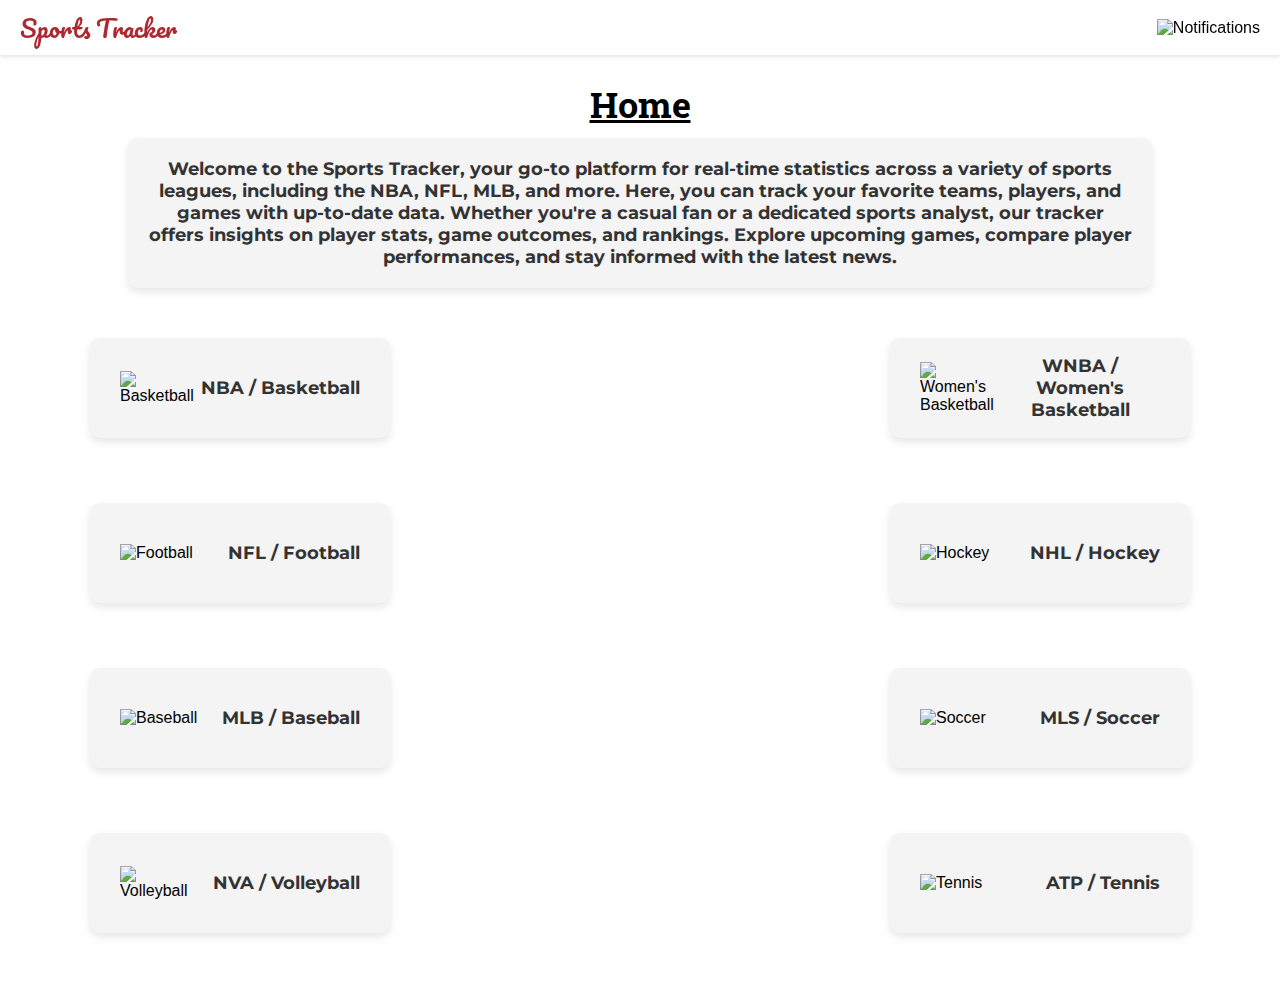
==== index.html @ c3daaddb "added home page" ====
<!DOCTYPE html>
<html lang="en">
<head>
    <meta charset="UTF-8">
    <meta name="viewport" content="width=device-width, initial-scale=1.0">
    <title>Sports Tracker</title>
    <link href="https://fonts.googleapis.com/css2?family=Montserrat:wght@700&family=Roboto+Slab:wght@400&display=swap" rel="stylesheet">
    <link rel="preconnect" href="https://fonts.googleapis.com">
    <link rel="preconnect" href="https://fonts.gstatic.com" crossorigin>
    <link href="https://fonts.googleapis.com/css2?family=Pacifico&display=swap" rel="stylesheet">
    <link rel="stylesheet" href="style.css">
</head>
<body>
    <header class="header">
        <h1 class="title">Sports Tracker</h1>
        <div class="notifications">
            <img src="images/notificationslogo.png" alt="Notifications" id="notification-icon">
        </div>
    </header>

    <!-- Home Section -->
    <section class="home-section">
        <h1 class="home-heading">Home</h1>
        <div class="paragraph-container">
        <p class="home-paragraph">
            Welcome to the Sports Tracker, your go-to platform for real-time statistics across a variety of sports leagues, including the NBA, NFL, MLB, and more. Here, you can track your favorite teams, players, and games with up-to-date data. Whether you're a casual fan or a dedicated sports analyst, our tracker offers insights on player stats, game outcomes, and rankings. Explore upcoming games, compare player performances, and stay informed with the latest news.
        </p>
        </div>
    </section>

    <div class="container">
        <div class="column">
            <div class="card">
                <img src="images/NBAlogo.png" alt="Basketball" class="NBAimg">
                <p>NBA / Basketball</p>
            </div>
            <div class="card">
                <img src="images/NFLlogo.png" alt="Football" class="NFLimg">
                <p>NFL / Football</p>
            </div>
            <div class="card">
                <img src="images/MLBlogo.png" alt="Baseball" class="MLBimg">
                <p>MLB / Baseball</p>
            </div>
            <div class="card">
                <img src="images/NVAlogo.png" alt="Volleyball" class="NVAimg">
                <p>NVA / Volleyball</p>
            </div>
        </div>
    
        <div class="column">
            <div class="card">
                <img src="images/WNBAlogo.png" alt="Women's Basketball" class="WNBAimg">
                <p>WNBA / Women's Basketball</p>
            </div>
            <div class="card">
                <img src="images/NHLlogo.png" alt="Hockey" class="NHLimg">
                <p>NHL / Hockey</p>
            </div>
            <div class="card">
                <img src="images/MLSlogo.png" alt="Soccer" class="MLSimg">
                <p>MLS / Soccer</p>
            </div>
            <div class="card">
                <img src="images/ATPlogo.jpg" alt="Tennis" class="ATPimg">
                <p>ATP / Tennis</p>
            </div>
        </div>
    </div>
</body>
</html>
---- style.css ----
body {
  margin: 0;
  padding: 0;
  font-family: Arial, sans-serif;
  background-color: rgb(255, 255, 255);
  color: rgb(0, 0, 0);
  transition: background-color 0.3s, color 0.3s;
}

.header {
  display: flex;
  justify-content: space-between;
  align-items: center;
  padding: 0px 20px;
  background-color: #ffffff;
  position: fixed;
  top: 0;
  height: 55px;
  width: 100%; /* Ensures the header takes full screen width */
  box-sizing: border-box; /* Ensures padding is included within the width */
  box-shadow: 0 2px 4px rgba(0, 0, 0, 0.1);
  transition: background-color 0.3s;
}

.title {
  color: #ad2831;
  font-size: 24px;
  font-family: "Pacifico", cursive;
  font-weight: 400;
  font-style: normal;
}

.home-section {
  text-align: center;
  margin-top: 80px; /* Adjust this margin to place it under the header */
  margin-bottom: 40px;
}

.content {
  margin-top: 80px; /* Adjust based on your header height */
  padding: 20px;
}

.notifications img {
  width: 24px;
  cursor: pointer;
}

* {
  margin: 0;
  padding: 0;
  box-sizing: border-box;
}

/* Body Styles */
body {
  font-family: Arial, sans-serif;
  background-color: rgb(255, 255, 255);
  color: black;
}

.home-heading {
  font-family: 'Roboto Slab', serif;
  font-size: 36px;
  text-align: center;
  text-decoration: underline;
}

.paragraph-container {
  display: flex;
  justify-content: center; /* Center the paragraph box */
  margin: 10px auto; /* Adjust margin as needed */
}

.home-paragraph {
  background-color: #f4f4f4;
  padding: 20px;
  border-radius: 10px;
  box-shadow: 0 4px 8px rgba(0, 0, 0, 0.1);
  font-family: 'Montserrat', sans-serif;
  font-size: 18px;
  font-weight: bold;
  color: #333;
  width: 80%; /* Controls the width of the box, adjust as necessary */
  text-align: center; /* Center-align text inside the box */
}

/* Apply "Montserrat" for card texts */
.card p {
  font-family: 'Montserrat', sans-serif;
  font-size: 20px;
  font-weight: bold;
  color: #333;
}

/* Container for the two columns */
.container {
  display: flex;
  justify-content: center;  /* Centers the columns horizontally */
  margin: 50px 0;
  gap: 500px;  /* Space between the columns */
}

/* Column Style */
.column {
  display: flex;
  flex-direction: column;
  gap: 65px;  /* Space between rows (cards) */
}

/* Add equal width and height to all cards */
.card {
  display: flex;
  align-items: center;
  justify-content: space-between; /* Ensure the text and image are well spaced */
  background-color: #f4f4f4;
  padding: 30px;
  border-radius: 10px;
  box-shadow: 0 4px 8px rgba(0, 0, 0, 0.1);
  transition: transform 0.2s;
  width: 300px; /* Set equal width */
  height: 100px; /* Set equal height */
}

/* Ensure the images are scaled properly without distorting */
.card img {
  max-width: 80px;
  max-height: 80px;
  object-fit: contain; /* Ensures the image scales without being distorted */
}

/* Card text (Sport name) */
.card p {
  text-align: center;
  font-size: 18px;
  font-weight: bold;
  margin: 0;
}

/* Hover effect */
.card:hover {
  transform: translateY(-5px);  /* Hover effect to lift the card slightly */
}

/* Ensure the layout adapts to smaller screens */
@media (max-width: 600px) {
  .header {
      flex-direction: row;
      justify-content: space-between;
      padding: 10px;
  }

  .title {
      font-size: 20px;
  }

  .about-link {
      font-size: 16px;
  }
}
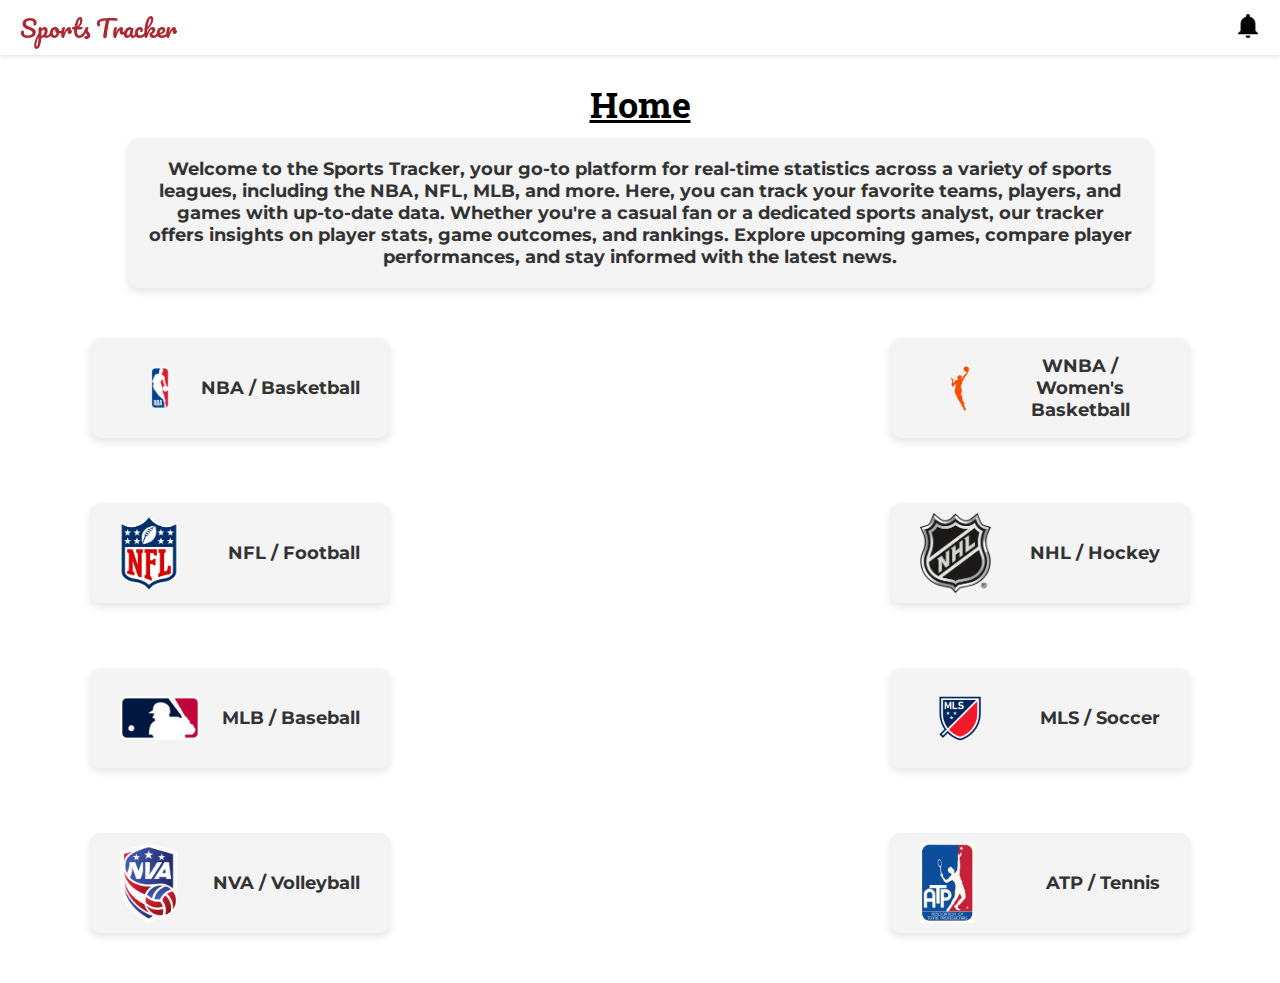
==== commit b6f48f1a: "added <a> href to go to different page, css to remove underline" ====
--- a/index.html
+++ b/index.html
@@ -30,41 +30,65 @@
 
     <div class="container">
         <div class="column">
-            <div class="card">
-                <img src="images/NBAlogo.png" alt="Basketball" class="NBAimg">
-                <p>NBA / Basketball</p>
-            </div>
-            <div class="card">
-                <img src="images/NFLlogo.png" alt="Football" class="NFLimg">
-                <p>NFL / Football</p>
-            </div>
-            <div class="card">
-                <img src="images/MLBlogo.png" alt="Baseball" class="MLBimg">
-                <p>MLB / Baseball</p>
-            </div>
-            <div class="card">
-                <img src="images/NVAlogo.png" alt="Volleyball" class="NVAimg">
-                <p>NVA / Volleyball</p>
-            </div>
+            <a href="NBA.html">
+                <div class="card">
+                
+                    <img src="images/NBAlogo.png" alt="Basketball" class="NBAimg">
+                    <p>NBA / Basketball</p>
+                </div>
+            </a>
+            
+            <a href="NFL.html">
+                <div class="card">
+                    <img src="images/NFLlogo.png" alt="Football" class="NFLimg">
+                    <p>NFL / Football</p>
+                </div>
+            </a>
+            
+            <a href="MLB.html">
+                <div class="card">
+                    <img src="images/MLBlogo.png" alt="Baseball" class="MLBimg">
+                    <p>MLB / Baseball</p>
+                </div>
+    
+            </a>
+            
+            <a href="NVA.html">
+                <div class="card">
+                    <img src="images/NVAlogo.png" alt="Volleyball" class="NVAimg">
+                    <p>NVA / Volleyball</p>
+                </div>
+            </a> 
         </div>
     
         <div class="column">
-            <div class="card">
-                <img src="images/WNBAlogo.png" alt="Women's Basketball" class="WNBAimg">
-                <p>WNBA / Women's Basketball</p>
-            </div>
-            <div class="card">
-                <img src="images/NHLlogo.png" alt="Hockey" class="NHLimg">
-                <p>NHL / Hockey</p>
-            </div>
-            <div class="card">
-                <img src="images/MLSlogo.png" alt="Soccer" class="MLSimg">
-                <p>MLS / Soccer</p>
-            </div>
-            <div class="card">
-                <img src="images/ATPlogo.jpg" alt="Tennis" class="ATPimg">
-                <p>ATP / Tennis</p>
-            </div>
+            <a href="WNBA.html">
+                <div class="card">
+                    <img src="images/WNBAlogo.png" alt="Women's Basketball" class="WNBAimg">
+                    <p>WNBA / Women's Basketball</p>
+                </div>
+            </a>
+            
+            <a href="NHL.html">
+                <div class="card">
+                    <img src="images/NHLlogo.png" alt="Hockey" class="NHLimg">
+                    <p>NHL / Hockey</p>
+                </div>
+            </a>
+            
+            <a href="MLS.html">
+                <div class="card">
+                    <img src="images/MLSlogo.png" alt="Soccer" class="MLSimg">
+                    <p>MLS / Soccer</p>
+                </div>
+            </a>
+            
+            <a href="ATP.html">
+                <div class="card">
+                    <img src="images/ATPlogo.jpg" alt="Tennis" class="ATPimg">
+                    <p>ATP / Tennis</p>
+                </div>
+            </a>
         </div>
     </div>
 </body>
--- a/style.css
+++ b/style.css
@@ -142,6 +142,10 @@
   transform: translateY(-5px);  /* Hover effect to lift the card slightly */
 }
 
+a{
+  text-decoration: none;
+}
+
 /* Ensure the layout adapts to smaller screens */
 @media (max-width: 600px) {
   .header {
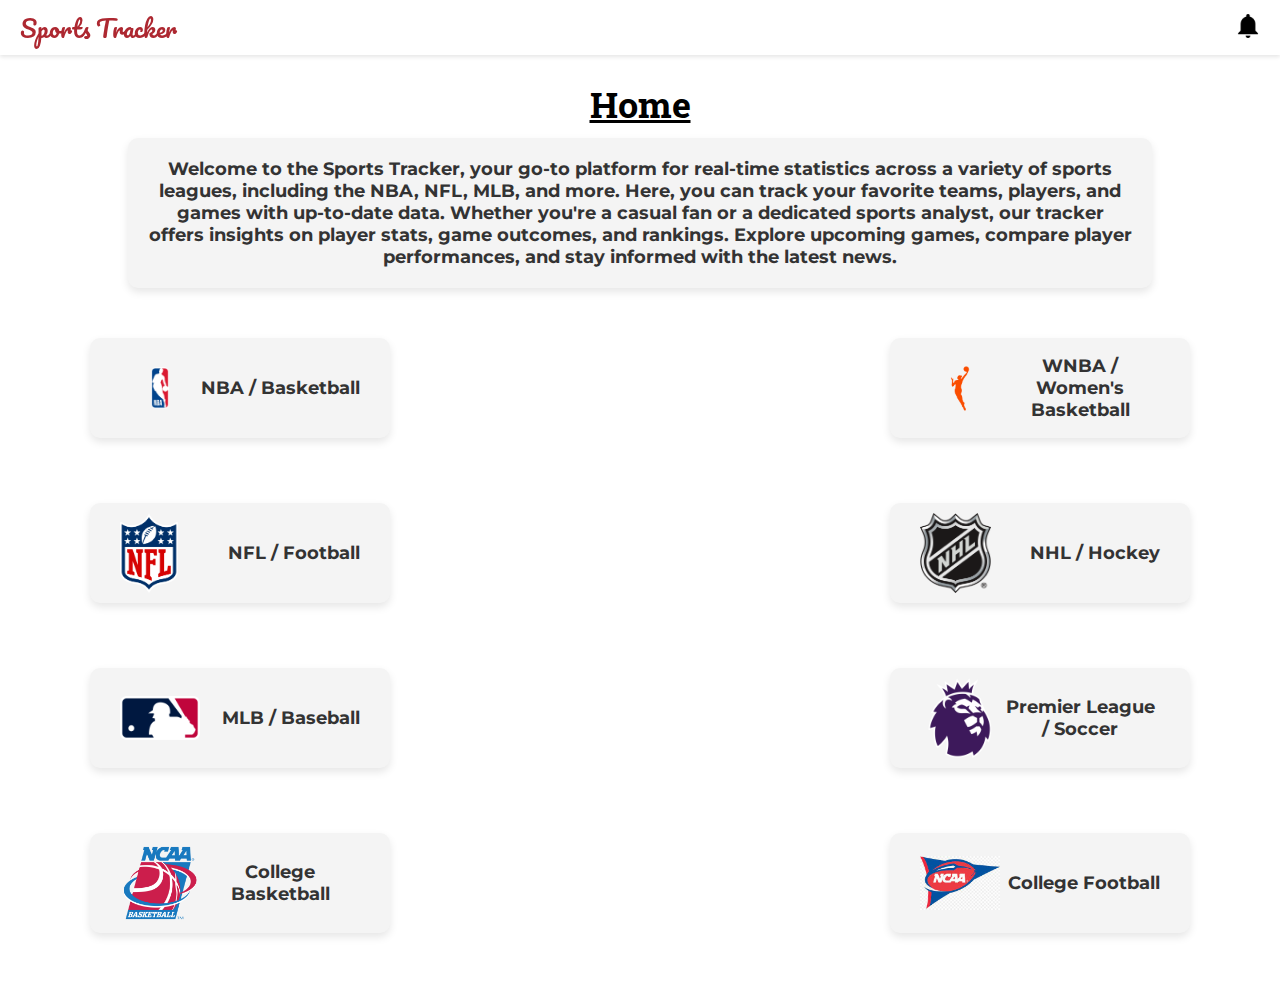
==== commit a29bbb93: "added teams, news, scoreboard" ====
--- a/index.html
+++ b/index.html
@@ -53,10 +53,10 @@
     
             </a>
             
-            <a href="NVA.html">
+            <a href="NCAA-BB.html">
                 <div class="card">
-                    <img src="images/NVAlogo.png" alt="Volleyball" class="NVAimg">
-                    <p>NVA / Volleyball</p>
+                    <img src="images/NCAA_BB.png" alt="CollegeBasketball" class="NCAABBimg">
+                    <p>College Basketball</p>
                 </div>
             </a> 
         </div>
@@ -78,15 +78,15 @@
             
             <a href="MLS.html">
                 <div class="card">
-                    <img src="images/MLSlogo.png" alt="Soccer" class="MLSimg">
-                    <p>MLS / Soccer</p>
+                    <img src="images/PremierLeague.webp" alt="Soccer" class="MLSimg">
+                    <p>Premier League / Soccer</p>
                 </div>
             </a>
             
-            <a href="ATP.html">
+            <a href="NCAA-FB.html">
                 <div class="card">
-                    <img src="images/ATPlogo.jpg" alt="Tennis" class="ATPimg">
-                    <p>ATP / Tennis</p>
+                    <img src="images/NCAA_FB.jfif" alt="CollegeFootball" class="NCAAFBimg">
+                    <p>College Football</p>
                 </div>
             </a>
         </div>
--- a/style.css
+++ b/style.css
@@ -59,17 +59,17 @@
   color: black;
 }
 
+.paragraph-container {
+  display: flex;
+  justify-content: center; /* Center the paragraph box */
+  margin: 10px auto; /* Adjust margin as needed */
+}
+
 .home-heading {
   font-family: 'Roboto Slab', serif;
   font-size: 36px;
   text-align: center;
   text-decoration: underline;
-}
-
-.paragraph-container {
-  display: flex;
-  justify-content: center; /* Center the paragraph box */
-  margin: 10px auto; /* Adjust margin as needed */
 }
 
 .home-paragraph {
@@ -142,8 +142,98 @@
   transform: translateY(-5px);  /* Hover effect to lift the card slightly */
 }
 
+/* Title style (logo on the far left) */
+.title {
+  color: #ad2831;
+  font-size: 24px;
+  font-family: "Pacifico", cursive;
+  font-weight: 400;
+  font-style: normal;
+}
+
+/* Right side of the header: Search, Notifications, Home */
+.header-right {
+  display: flex;
+  align-items: center;
+  gap: 20px; /* Space between items */
+}
+
+/* Search bar styling */
+#search-bar {
+  padding: 5px;
+  border-radius: 4px;
+  border: 1px solid #ccc;
+  font-size: 14px;
+}
+
+/* Notification icon */
+#notification-icon {
+  width: 24px;
+  cursor: pointer;
+}
+
+/* Home link on the far right */
+.home-link a {
+  font-size: 18px;
+  color: #ad2831;
+  text-decoration: none;
+}
+
+.home-link a:hover {
+  text-decoration: underline;
+}
 a{
   text-decoration: none;
+}
+
+/* Container for the NFL content (Three columns layout) */
+.college-football-container, .college-basketball-container, .soccer-container .mlb-container, .nba-container, .nhl-container, .wnba-container, .nfl-container {
+  display: flex;
+  justify-content: space-between;
+  padding: 40px 20px;
+  max-width: 1200px;
+  margin: 0 auto;
+}
+
+/* Column section styles */
+.scores-section, .teams-section, .news-section {
+  flex-basis: 32%; /* Ensure each section takes 32% of the container width */
+  background-color: #f4f4f4;
+  padding: 20px;
+  border-radius: 10px;
+  box-shadow: 0 4px 8px rgba(0, 0, 0, 0.1);
+}
+
+.scores-section h2, .teams-section h2, .news-section h2 {
+  font-size: 24px;
+  margin-bottom: 15px;
+  text-align: center;
+}
+
+/* Individual item styles */
+.game, .team, .article {
+  background-color: white;
+  border-radius: 10px;
+  padding: 20px;
+  margin: 10px 0;
+  box-shadow: 0 4px 8px rgba(0, 0, 0, 0.1);
+}
+
+/* Game (score), team, and article headings */
+.game h3, .team h3, .article h3 {
+  font-size: 18px;
+  margin-bottom: 10px;
+}
+
+.game p, .team p, .article p {
+  font-size: 16px;
+  margin: 5px 0;
+}
+
+.article a {
+  color: #333;
+  text-decoration: underline;
+  font-size: 14px;
 }
 
 /* Ensure the layout adapts to smaller screens */
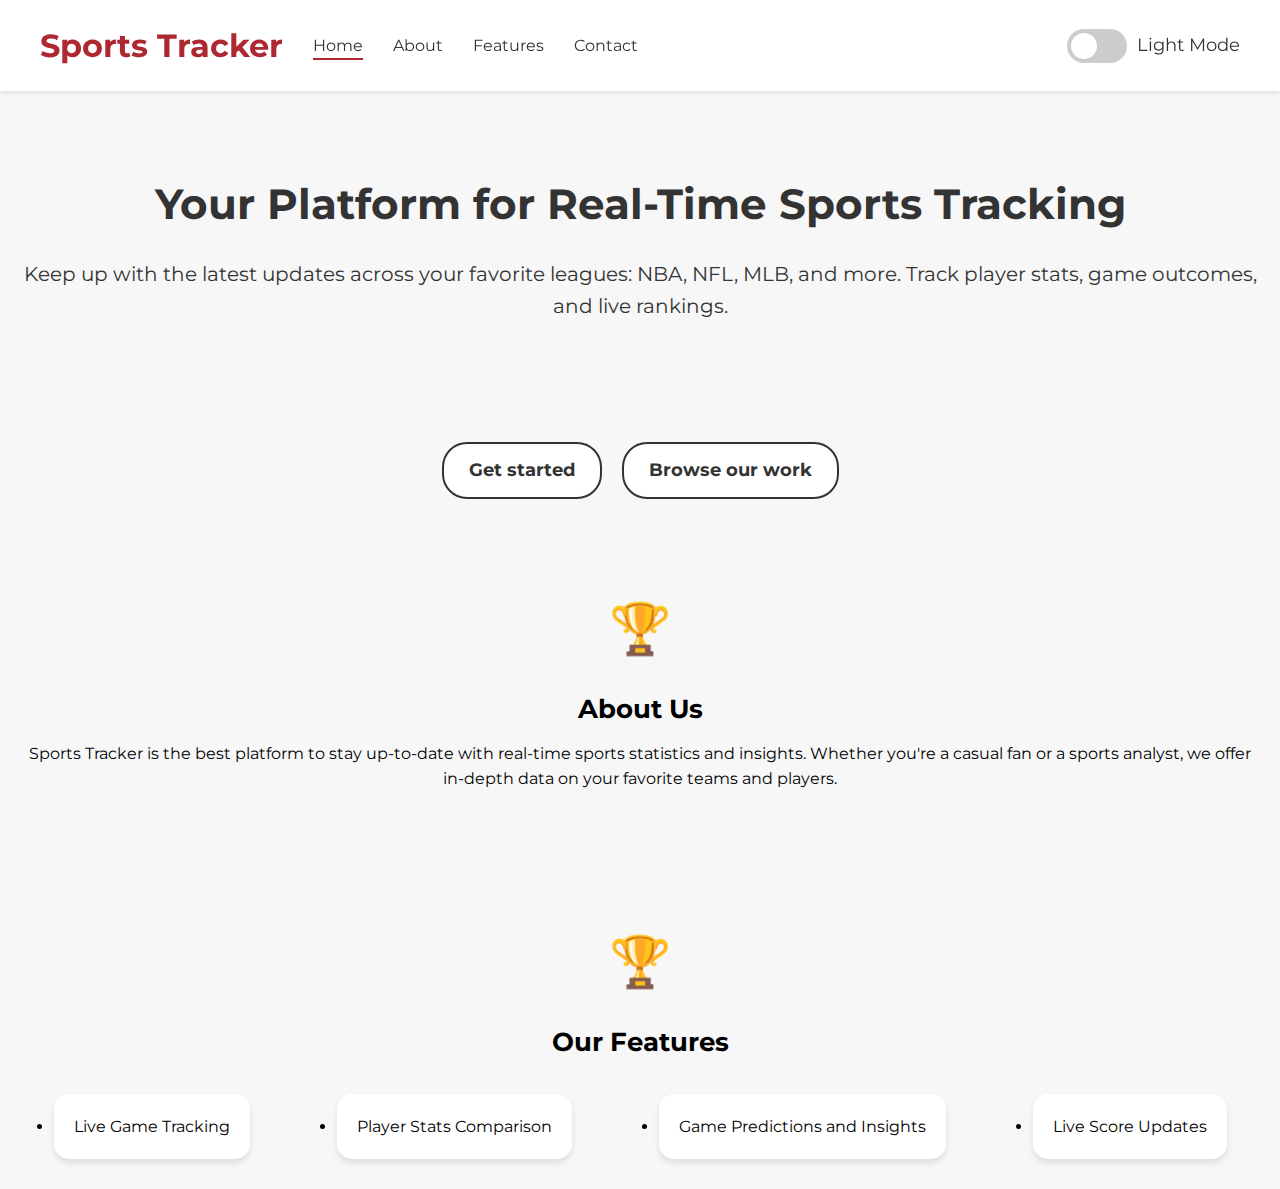
==== commit 1167b379: "New Stuff, check it out" ====
--- a/index.html
+++ b/index.html
@@ -4,94 +4,71 @@
     <meta charset="UTF-8">
     <meta name="viewport" content="width=device-width, initial-scale=1.0">
     <title>Sports Tracker</title>
-    <link href="https://fonts.googleapis.com/css2?family=Montserrat:wght@700&family=Roboto+Slab:wght@400&display=swap" rel="stylesheet">
-    <link rel="preconnect" href="https://fonts.googleapis.com">
-    <link rel="preconnect" href="https://fonts.gstatic.com" crossorigin>
-    <link href="https://fonts.googleapis.com/css2?family=Pacifico&display=swap" rel="stylesheet">
+    <link href="https://fonts.googleapis.com/css2?family=Montserrat:wght@400;700&display=swap" rel="stylesheet">
     <link rel="stylesheet" href="style.css">
 </head>
 <body>
-    <header class="header">
-        <h1 class="title">Sports Tracker</h1>
-        <div class="notifications">
-            <img src="images/notificationslogo.png" alt="Notifications" id="notification-icon">
+    <header>
+        <div class="nav">
+            <div class="logo">Sports Tracker</div>
+            <nav>
+                <ul>
+                    <li><a href="index.html" class="active">Home</a></li>
+                    <li><a href="#about">About</a></li>
+                    <li><a href="#features">Features</a></li>
+                    <li><a href="#contact">Contact</a></li>
+                </ul>
+            </nav>
+        </div>
+        <div class="theme-toggle">
+            <label class="switch">
+                <input type="checkbox" id="theme-toggle-checkbox">
+                <span class="slider round"></span>
+            </label>
+            <span id="theme-label">Light Mode</span>
         </div>
     </header>
 
-    <!-- Home Section -->
-    <section class="home-section">
-        <h1 class="home-heading">Home</h1>
-        <div class="paragraph-container">
-        <p class="home-paragraph">
-            Welcome to the Sports Tracker, your go-to platform for real-time statistics across a variety of sports leagues, including the NBA, NFL, MLB, and more. Here, you can track your favorite teams, players, and games with up-to-date data. Whether you're a casual fan or a dedicated sports analyst, our tracker offers insights on player stats, game outcomes, and rankings. Explore upcoming games, compare player performances, and stay informed with the latest news.
-        </p>
-        </div>
+    <!-- Falling Emoji Grid -->
+    <section class="emoji-container">
+        <div class="emoji">⚽️</div>
+        <div class="emoji">🏀</div>
+        <div class="emoji">🏈</div>
+        <div class="emoji">⚾️</div>
+        <div class="emoji">🎾</div>
+        <div class="emoji">🏐</div>
+        <div class="emoji">🏉</div>
+        <div class="emoji">🥎</div>
+        <div class="emoji">🥏</div>
+        <div class="emoji">⛳️</div>
     </section>
 
-    <div class="container">
-        <div class="column">
-            <a href="NBA.html">
-                <div class="card">
-                
-                    <img src="images/NBAlogo.png" alt="Basketball" class="NBAimg">
-                    <p>NBA / Basketball</p>
-                </div>
-            </a>
-            
-            <a href="NFL.html">
-                <div class="card">
-                    <img src="images/NFLlogo.png" alt="Football" class="NFLimg">
-                    <p>NFL / Football</p>
-                </div>
-            </a>
-            
-            <a href="MLB.html">
-                <div class="card">
-                    <img src="images/MLBlogo.png" alt="Baseball" class="MLBimg">
-                    <p>MLB / Baseball</p>
-                </div>
-    
-            </a>
-            
-            <a href="NCAA-BB.html">
-                <div class="card">
-                    <img src="images/NCAA_BB.png" alt="CollegeBasketball" class="NCAABBimg">
-                    <p>College Basketball</p>
-                </div>
-            </a> 
-        </div>
-    
-        <div class="column">
-            <a href="WNBA.html">
-                <div class="card">
-                    <img src="images/WNBAlogo.png" alt="Women's Basketball" class="WNBAimg">
-                    <p>WNBA / Women's Basketball</p>
-                </div>
-            </a>
-            
-            <a href="NHL.html">
-                <div class="card">
-                    <img src="images/NHLlogo.png" alt="Hockey" class="NHLimg">
-                    <p>NHL / Hockey</p>
-                </div>
-            </a>
-            
-            <a href="MLS.html">
-                <div class="card">
-                    <img src="images/PremierLeague.webp" alt="Soccer" class="MLSimg">
-                    <p>Premier League / Soccer</p>
-                </div>
-            </a>
-            
-            <a href="NCAA-FB.html">
-                <div class="card">
-                    <img src="images/NCAA_FB.jfif" alt="CollegeFootball" class="NCAAFBimg">
-                    <p>College Football</p>
-                </div>
-            </a>
-        </div>
-    </div>
+    <main>
+        <section class="hero">
+            <h1>Your Platform for Real-Time Sports Tracking</h1>
+            <p>Keep up with the latest updates across your favorite leagues: NBA, NFL, MLB, and more. Track player stats, game outcomes, and live rankings.</p>
+        </section>
+
+        <section class="cta-buttons">
+            <a href="sports.html" class="button" id="get-started-button">Get started</a>
+            <a href="#browse-work" class="button">Browse our work</a>
+        </section>
+
+        <section id="about" class="info-section">
+            <h2>About Us</h2>
+            <p>Sports Tracker is the best platform to stay up-to-date with real-time sports statistics and insights. Whether you're a casual fan or a sports analyst, we offer in-depth data on your favorite teams and players.</p>
+        </section>
+
+        <section id="features" class="info-section">
+            <h2>Our Features</h2>
+            <ul class="feature-list">
+                <li>Live Game Tracking</li>
+                <li>Player Stats Comparison</li>
+                <li>Game Predictions and Insights</li>
+                <li>Live Score Updates</li>
+            </ul>
+        </section>
+    </main>
+    <script src="main.js"></script>
 </body>
 </html>
-
-
--- a/style.css
+++ b/style.css
@@ -1,254 +1,305 @@
-body {
-  margin: 0;
-  padding: 0;
-  font-family: Arial, sans-serif;
-  background-color: rgb(255, 255, 255);
-  color: rgb(0, 0, 0);
-  transition: background-color 0.3s, color 0.3s;
-}
-
-.header {
-  display: flex;
-  justify-content: space-between;
-  align-items: center;
-  padding: 0px 20px;
-  background-color: #ffffff;
-  position: fixed;
-  top: 0;
-  height: 55px;
-  width: 100%; /* Ensures the header takes full screen width */
-  box-sizing: border-box; /* Ensures padding is included within the width */
-  box-shadow: 0 2px 4px rgba(0, 0, 0, 0.1);
-  transition: background-color 0.3s;
-}
-
-.title {
-  color: #ad2831;
-  font-size: 24px;
-  font-family: "Pacifico", cursive;
-  font-weight: 400;
-  font-style: normal;
-}
-
-.home-section {
-  text-align: center;
-  margin-top: 80px; /* Adjust this margin to place it under the header */
-  margin-bottom: 40px;
-}
-
-.content {
-  margin-top: 80px; /* Adjust based on your header height */
-  padding: 20px;
-}
-
-.notifications img {
-  width: 24px;
-  cursor: pointer;
-}
-
 * {
   margin: 0;
   padding: 0;
   box-sizing: border-box;
-}
-
-/* Body Styles */
+  font-family: 'Montserrat', sans-serif;
+  transition: background-color 0.6s ease, color 0.6s ease;
+}
+
 body {
-  font-family: Arial, sans-serif;
-  background-color: rgb(255, 255, 255);
-  color: black;
-}
-
-.paragraph-container {
-  display: flex;
-  justify-content: center; /* Center the paragraph box */
-  margin: 10px auto; /* Adjust margin as needed */
-}
-
-.home-heading {
-  font-family: 'Roboto Slab', serif;
-  font-size: 36px;
+  background-color: #f7f7f7;
+  font-size: 18px;
+  line-height: 1.6;
+  display: flex;
+  flex-direction: column;
+  min-height: 100vh;
+  overflow-x: hidden;
+}
+
+header {
+  background-color: #fff;
+  padding: 20px 40px;
+  box-shadow: 0 2px 4px rgba(0, 0, 0, 0.1);
+  display: flex;
+  justify-content: space-between;
+  align-items: center;
+  position: sticky;
+  top: 0;
+  z-index: 10;
+}
+
+.nav {
+  display: flex;
+  align-items: center;
+}
+
+.logo {
+  font-size: 32px;
+  font-weight: 700;
+  color: #ad2831;
+}
+
+nav ul {
+  display: flex;
+  list-style-type: none;
+}
+
+nav ul li {
+  margin-left: 30px;
+}
+
+nav ul li a {
+  text-decoration: none;
+  font-weight: 400;
+  color: #333;
+  font-size: 16px;
+  position: relative;
+}
+
+nav ul li a::after {
+  content: '';
+  width: 0;
+  height: 2px;
+  background: #ad2831;
+  position: absolute;
+  left: 0;
+  bottom: -5px;
+  transition: width 0.3s ease;
+}
+
+nav ul li a:hover::after,
+nav ul li a.active::after {
+  width: 100%;
+}
+
+body.dark-mode nav ul li a {
+  color: #f7f7f7;
+}
+
+.theme-toggle {
+  display: flex;
+  align-items: center;
+  gap: 10px;
+}
+
+.switch {
+  position: relative;
+  display: inline-block;
+  width: 60px;
+  height: 34px;
+}
+
+.switch input {
+  opacity: 0;
+  width: 0;
+  height: 0;
+}
+
+.slider {
+  position: absolute;
+  cursor: pointer;
+  top: 0;
+  left: 0;
+  right: 0;
+  bottom: 0;
+  background-color: #ccc;
+  transition: 0.4s;
+  border-radius: 34px;
+}
+
+.slider:before {
+  position: absolute;
+  content: "";
+  height: 26px;
+  width: 26px;
+  left: 4px;
+  bottom: 4px;
+  background-color: white;
+  transition: 0.4s;
+  border-radius: 50%;
+}
+
+input:checked + .slider {
+  background-color: #333;
+}
+
+input:checked + .slider:before {
+  transform: translateX(26px);
+}
+
+body.dark-mode {
+  background-color: #333;
+  color: #f7f7f7;
+}
+
+body.dark-mode header,
+body.dark-mode footer {
+  background-color: #333;
+}
+
+.hero {
   text-align: center;
-  text-decoration: underline;
-}
-
-.home-paragraph {
-  background-color: #f4f4f4;
+  padding: 80px 20px;
+  background-color: #f7f7f7;
+  color: #333;
+  transition: background-color 0.6s ease, color 0.6s ease;
+}
+
+body.dark-mode .hero {
+  background-color: #333;
+  color: #f7f7f7;
+}
+
+.hero h1 {
+  font-size: 42px;
+  font-weight: 700;
+  margin-bottom: 20px;
+}
+
+.hero p {
+  font-size: 20px;
+  font-weight: 400;
+  margin-bottom: 40px;
+}
+
+.cta-buttons {
+  display: flex;
+  justify-content: center;
+  gap: 20px;
+  margin-bottom: 60px;
+}
+
+.button {
+  padding: 12px 25px;
+  font-size: 18px;
+  font-weight: 700;
+  text-decoration: none;
+  color: #333;
+  background-color: #fff;
+  border: 2px solid #333;
+  border-radius: 25px;
+  transition: all 0.3s ease;
+  position: relative;
+  overflow: hidden;
+}
+
+.button:hover {
+  background-color: #333;
+  color: #fff;
+}
+
+.info-section {
+  text-align: center;
+  padding: 30px 20px;
+  background-color: #f7f7f7;
+  margin-top: 50px;
+}
+
+body.dark-mode .info-section {
+  background-color: #333;
+}
+
+.info-section h2 {
+  font-size: 26px;
+  font-weight: 700;
+  margin-bottom: 10px;
+}
+
+.info-section p {
+  font-size: 16px;
+  margin-bottom: 20px;
+}
+
+.info-section::before {
+  content: '🏆';
+  font-size: 50px;
+  display: block;
+  margin: 0 auto 20px;
+  animation: bounce 2s infinite;
+}
+
+@keyframes bounce {
+  0%, 20%, 50%, 80%, 100% {
+    transform: translateY(0);
+  }
+  40% {
+    transform: translateY(-20px);
+  }
+  60% {
+    transform: translateY(-10px);
+  }
+}
+
+.feature-list {
+  display: flex;
+  justify-content: space-around;
+  flex-wrap: wrap;
+  gap: 20px;
+  margin-top: 30px;
+}
+
+.feature-list li {
+  background-color: #fff;
   padding: 20px;
-  border-radius: 10px;
-  box-shadow: 0 4px 8px rgba(0, 0, 0, 0.1);
-  font-family: 'Montserrat', sans-serif;
-  font-size: 18px;
-  font-weight: bold;
-  color: #333;
-  width: 80%; /* Controls the width of the box, adjust as necessary */
-  text-align: center; /* Center-align text inside the box */
-}
-
-/* Apply "Montserrat" for card texts */
-.card p {
-  font-family: 'Montserrat', sans-serif;
-  font-size: 20px;
-  font-weight: bold;
-  color: #333;
-}
-
-/* Container for the two columns */
-.container {
-  display: flex;
-  justify-content: center;  /* Centers the columns horizontally */
-  margin: 50px 0;
-  gap: 500px;  /* Space between the columns */
-}
-
-/* Column Style */
-.column {
-  display: flex;
-  flex-direction: column;
-  gap: 65px;  /* Space between rows (cards) */
-}
-
-/* Add equal width and height to all cards */
-.card {
-  display: flex;
-  align-items: center;
-  justify-content: space-between; /* Ensure the text and image are well spaced */
-  background-color: #f4f4f4;
-  padding: 30px;
-  border-radius: 10px;
-  box-shadow: 0 4px 8px rgba(0, 0, 0, 0.1);
-  transition: transform 0.2s;
-  width: 300px; /* Set equal width */
-  height: 100px; /* Set equal height */
-}
-
-/* Ensure the images are scaled properly without distorting */
-.card img {
-  max-width: 80px;
-  max-height: 80px;
-  object-fit: contain; /* Ensures the image scales without being distorted */
-}
-
-/* Card text (Sport name) */
-.card p {
+  border-radius: 15px;
   text-align: center;
-  font-size: 18px;
-  font-weight: bold;
-  margin: 0;
-}
-
-/* Hover effect */
-.card:hover {
-  transform: translateY(-5px);  /* Hover effect to lift the card slightly */
-}
-
-/* Title style (logo on the far left) */
-.title {
-  color: #ad2831;
-  font-size: 24px;
-  font-family: "Pacifico", cursive;
-  font-weight: 400;
-  font-style: normal;
-}
-
-/* Right side of the header: Search, Notifications, Home */
-.header-right {
-  display: flex;
-  align-items: center;
-  gap: 20px; /* Space between items */
-}
-
-/* Search bar styling */
-#search-bar {
-  padding: 5px;
-  border-radius: 4px;
-  border: 1px solid #ccc;
-  font-size: 14px;
-}
-
-/* Notification icon */
-#notification-icon {
-  width: 24px;
-  cursor: pointer;
-}
-
-/* Home link on the far right */
-.home-link a {
-  font-size: 18px;
-  color: #ad2831;
-  text-decoration: none;
-}
-
-.home-link a:hover {
-  text-decoration: underline;
-}
-a{
-  text-decoration: none;
-}
-
-/* Container for the NFL content (Three columns layout) */
-.college-football-container, .college-basketball-container, .soccer-container .mlb-container, .nba-container, .nhl-container, .wnba-container, .nfl-container {
-  display: flex;
-  justify-content: space-between;
-  padding: 40px 20px;
-  max-width: 1200px;
-  margin: 0 auto;
-}
-
-/* Column section styles */
-.scores-section, .teams-section, .news-section {
-  flex-basis: 32%; /* Ensure each section takes 32% of the container width */
-  background-color: #f4f4f4;
-  padding: 20px;
-  border-radius: 10px;
-  box-shadow: 0 4px 8px rgba(0, 0, 0, 0.1);
-}
-
-.scores-section h2, .teams-section h2, .news-section h2 {
-  font-size: 24px;
-  margin-bottom: 15px;
-  text-align: center;
-}
-
-/* Individual item styles */
-.game, .team, .article {
-  background-color: white;
-  border-radius: 10px;
-  padding: 20px;
-  margin: 10px 0;
-  box-shadow: 0 4px 8px rgba(0, 0, 0, 0.1);
-}
-
-/* Game (score), team, and article headings */
-.game h3, .team h3, .article h3 {
-  font-size: 18px;
-  margin-bottom: 10px;
-}
-
-.game p, .team p, .article p {
+  box-shadow: 0 4px 6px rgba(0, 0, 0, 0.1);
   font-size: 16px;
-  margin: 5px 0;
-}
-
-.article a {
-  color: #333;
-  text-decoration: underline;
-  font-size: 14px;
-}
-
-/* Ensure the layout adapts to smaller screens */
-@media (max-width: 600px) {
-  .header {
-      flex-direction: row;
-      justify-content: space-between;
-      padding: 10px;
-  }
-
-  .title {
-      font-size: 20px;
-  }
-
-  .about-link {
-      font-size: 16px;
-  }
-}+  transition: transform 0.3s ease;
+}
+
+.feature-list li:hover {
+  transform: scale(1.1);
+}
+
+body.dark-mode .feature-list li {
+  background-color: #444;
+  color: #f7f7f7;
+}
+
+body.dark-mode footer {
+  background-color: #333;
+  color: #f7f7f7;
+}
+
+.emoji-container {
+  position: fixed;
+  top: 0;
+  left: 0;
+  width: 100vw;
+  height: 100vh;
+  overflow: hidden;
+  pointer-events: none;
+}
+
+.emoji {
+  position: absolute;
+  font-size: 2.5rem;
+  opacity: 0.8;
+  animation: fall 8s linear infinite;
+}
+
+@keyframes fall {
+  0% {
+    transform: translateY(-10vh) rotate(0deg);
+    opacity: 0;
+  }
+  10% {
+    opacity: 1;
+  }
+  100% {
+    transform: translateY(110vh) rotate(360deg);
+    opacity: 0;
+  }
+}
+
+.emoji:nth-child(1) { left: 5vw; animation-duration: 6s; }
+.emoji:nth-child(2) { left: 20vw; animation-duration: 7s; }
+.emoji:nth-child(3) { left: 35vw; animation-duration: 8s; }
+.emoji:nth-child(4) { left: 50vw; animation-duration: 9s; }
+.emoji:nth-child(5) { left: 65vw; animation-duration: 10s; }
+.emoji:nth-child(6) { left: 80vw; animation-duration: 11s; }
+.emoji:nth-child(7) { left: 15vw; animation-duration: 7.5s; }
+.emoji:nth-child(8) { left: 45vw; animation-duration: 8.5s; }
+.emoji:nth-child(9) { left: 75vw; animation-duration: 9.5s; }
+.emoji:nth-child(10) { left: 90vw; animation-duration: 10.5s; }
